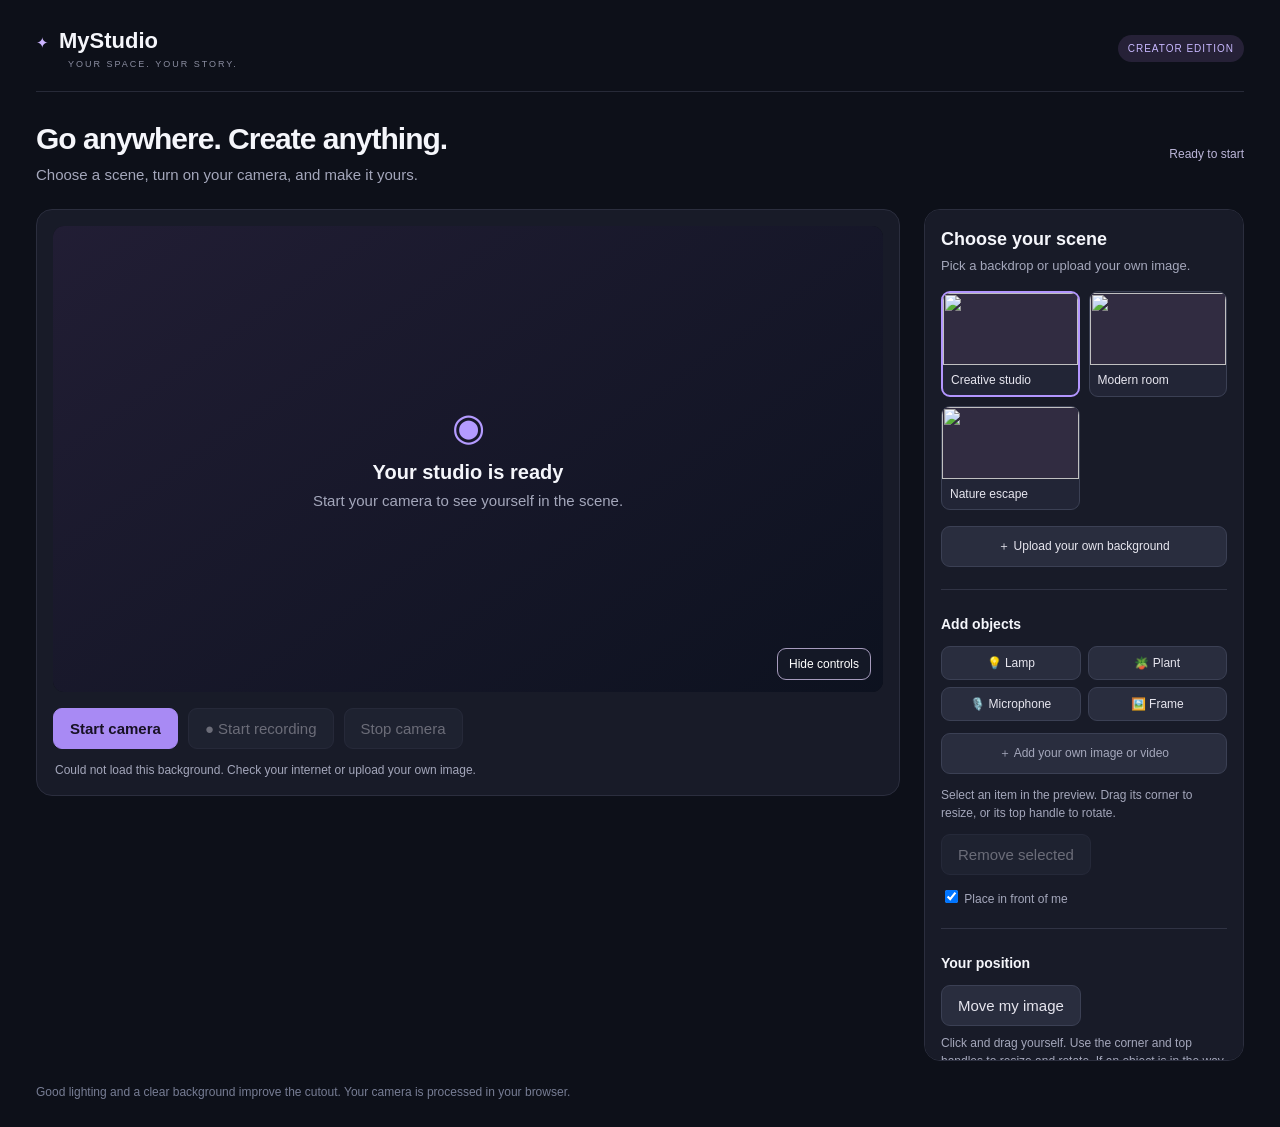
==== mystudio/index.html @ f11b2de1 "Add latest MyStudio browser prototype" ====
<!doctype html><html lang="en"><head><meta charset="utf-8"><meta name="viewport" content="width=device-width,initial-scale=1"><title>MyStudio</title><link rel="stylesheet" href="style.css"></head><body><main><header><div><span class="logo">✦</span><strong>MyStudio</strong><small>YOUR SPACE. YOUR STORY.</small></div><span class="badge">CREATOR EDITION</span></header><section class="intro"><div><h1>Go anywhere. Create anything.</h1><p>Choose a scene, turn on your camera, and make it yours.</p></div><span id="status">Ready to start</span></section><div class="layout"><section class="preview-panel"><div class="preview"><canvas id="canvas" width="1280" height="720"></canvas><canvas id="overlay" width="1280" height="720" aria-label="Drag selected items, the corner to resize, or the top handle to rotate"></canvas><button id="toggleControls" type="button" aria-pressed="false" title="Hide or show editing handles">Hide controls</button><div id="placeholder"><span>◉</span><h2>Your studio is ready</h2><p>Start your camera to see yourself in the scene.</p></div><span class="rec-indicator" id="recIndicator">● REC <span id="timer">00:00</span></span></div><div class="controls"><button id="start" class="primary">Start camera</button><button id="record" disabled>● Start recording</button><button id="stop" disabled>Stop camera</button><a id="download" hidden download>↓ Download video</a></div><p class="hint" id="hint">Allow camera and microphone access when your browser asks.</p></section><aside><h2>Choose your scene</h2><p>Pick a backdrop or upload your own image.</p><div id="scenes" class="scenes"></div><label class="upload">＋ Upload your own background<input id="upload" type="file" accept="image/*" hidden></label><div class="objects"><h3>Add objects</h3><div class="object-buttons"><button data-object="lamp">💡 Lamp</button><button data-object="plant">🪴 Plant</button><button data-object="mic">🎙️ Microphone</button><button data-object="frame">🖼️ Frame</button></div><label class="upload">＋ Add your own image or video<input type="file" id="objectUpload" accept="image/*,video/*" hidden></label><p>Select an item in the preview. Drag its corner to resize, or its top handle to rotate.</p><input id="objectSize" type="hidden" value="140"><input id="objectRotation" type="hidden" value="0"><button id="removeObject" disabled>Remove selected</button><label><input type="checkbox" id="objectFront" checked> Place in front of me</label></div><div class="settings"><h3>Your position</h3><button id="movePerson">Move my image</button><p>Click and drag yourself. Use the corner and top handles to resize and rotate. If an object is in the way, use Move my image.</p><input id="personSize" type="hidden" value="100"><button id="resetPerson">Reset position and size</button><h3>Camera settings</h3><label><input id="mirror" type="checkbox" checked> Mirror my preview</label><label><input id="background" type="checkbox" checked> Remove my background</label><label>Edge softness <input id="softness" type="range" min="0" max="6" value="0"></label><label>Keep more of me <input id="maskExpand" type="range" min="0" max="8" value="0"></label><p>Increase this slightly if your ears or hair disappear. Too much can make the background shimmer.</p></div><div class="live"><h3>Going live?</h3><p>Use OBS Window Capture to show this preview in your livestream. See the guide for details.</p></div></aside></div><footer>Good lighting and a clear background improve the cutout. Your camera is processed in your browser.</footer></main><video id="video" autoplay playsinline muted hidden></video><script src="https://cdn.jsdelivr.net/npm/@mediapipe/selfie_segmentation@0.1/selfie_segmentation.js" crossorigin="anonymous"></script><script src="app.js"></script></body></html>
---- mystudio/style.css ----
*{box-sizing:border-box}body{margin:0;background:#0d1019;color:#f5f6fb;font:15px Inter,Segoe UI,Arial,sans-serif}main{max-width:1500px;margin:auto;padding:28px 36px}header{display:flex;align-items:center;justify-content:space-between;border-bottom:1px solid #272a38;padding-bottom:22px}header strong{font-size:22px}header small{display:block;font-size:9px;color:#8a8da0;letter-spacing:2px;margin:5px 0 0 32px}.logo{display:inline-grid;place-items:center;color:#cbb4ff;margin-right:10px}.badge{font-size:10px;letter-spacing:1px;color:#c8b8ff;background:#262137;padding:8px 10px;border-radius:20px}.intro{display:flex;justify-content:space-between;align-items:center;padding:30px 0 22px}h1{font-size:30px;margin:0 0 8px;letter-spacing:-1px}p{color:#a4a7bb;line-height:1.5;margin:0}.intro #status{font-size:12px;color:#bcb6d9}.layout{display:grid;grid-template-columns:minmax(0,1fr) 320px;gap:24px}.preview-panel,aside{background:#181b28;border:1px solid #2b2e3e;border-radius:16px;padding:16px}.preview{position:relative;background:#0a0d15;aspect-ratio:16/9;border-radius:11px;overflow:hidden}canvas{display:block;width:100%;height:100%;object-fit:contain}#placeholder{position:absolute;inset:0;display:flex;flex-direction:column;justify-content:center;align-items:center;text-align:center;background:linear-gradient(145deg,#252039dd,#0d1220ed)}#placeholder span{font-size:38px;color:#b49bff}#placeholder h2{margin:12px 0 6px;font-size:20px}.rec-indicator{display:none;position:absolute;top:16px;left:16px;background:#b83345;padding:7px 10px;border-radius:6px;font-size:12px}.controls{display:flex;gap:10px;flex-wrap:wrap;margin-top:16px}button,.controls a,.upload{font:inherit;color:#e7e6ef;background:#292d3e;border:1px solid #3b4054;border-radius:9px;padding:11px 16px;cursor:pointer;text-decoration:none}button:hover,.upload:hover{border-color:#a58cf7}.primary{background:#a88af4;color:#171124;border-color:#a88af4;font-weight:700}button:disabled{opacity:.4;cursor:not-allowed}.hint{font-size:12px;margin:12px 2px 0}aside h2{font-size:18px;margin:3px 0 6px}aside>p{font-size:13px}.scenes{display:grid;grid-template-columns:1fr 1fr;gap:9px;margin:16px 0}.scene{padding:0;text-align:left;overflow:hidden;background:#222536}.scene img{width:100%;height:72px;object-fit:cover;display:block;background:#312c41}.scene span{display:block;padding:8px;font-size:12px}.scene.active{border:2px solid #b396ff}.upload{display:block;text-align:center;font-size:12px}.settings,.live{border-top:1px solid #303344;margin-top:22px;padding-top:12px}.settings h3,.live h3{font-size:14px}.settings label{display:block;color:#c9cbda;font-size:13px;margin:12px 0}.settings input[type=range]{width:100%;accent-color:#ad91f8}.live p{font-size:12px}footer{font-size:12px;color:#777d94;margin-top:24px}@media(max-width:850px){main{padding:18px}.layout{grid-template-columns:1fr}.intro{align-items:flex-start;gap:15px}.intro h1{font-size:24px}.scenes{grid-template-columns:repeat(3,1fr)}}

.objects{border-top:1px solid #303344;margin-top:22px;padding-top:12px}.objects h3{font-size:14px}.object-buttons{display:grid;grid-template-columns:1fr 1fr;gap:7px}.object-buttons button{font-size:12px;padding:9px 5px}.objects p,.objects label{display:block;font-size:12px;color:#a4a7bb;margin:12px 0}.objects input[type=range]{width:100%;accent-color:#ad91f8}.preview canvas{touch-action:none;cursor:default}

.settings button.active{background:#a88af4;color:#171124}.settings p{font-size:12px;margin:8px 0}.settings h3:not(:first-child){margin-top:24px}

/* Keep the preview in view while the controls scroll independently. */
@media (min-width: 851px) {
  .layout { align-items: start; }
  .preview-panel { position: sticky; top: 16px; }
  .layout aside { max-height: calc(100vh - 48px); overflow-y: auto; overscroll-behavior: contain; scrollbar-width: thin; scrollbar-color: #77708c #202331; }
}
@media (max-width: 850px) {
  .layout aside { max-height: 55vh; overflow-y: auto; overscroll-behavior: contain; }
}

#overlay{position:absolute;inset:0;width:100%;height:100%;touch-action:none;cursor:default}

#toggleControls{position:absolute;right:12px;bottom:12px;z-index:2;padding:8px 11px;background:#161927d9;border-color:#a69bbd;color:white;font-size:12px}
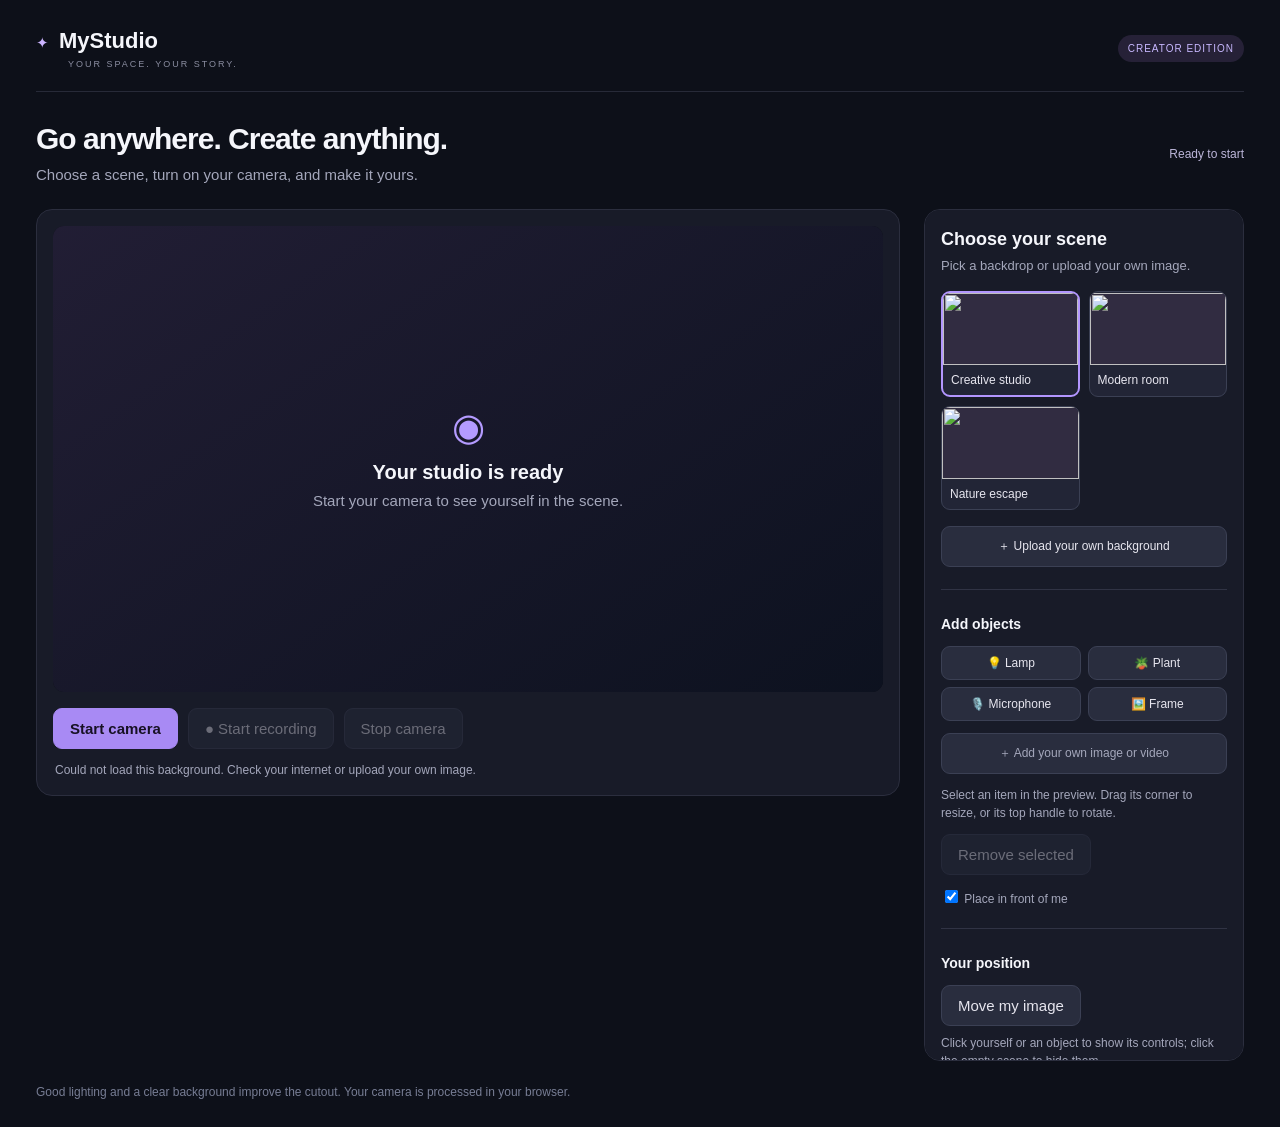
==== commit 561b2186: "Show studio controls by clicking preview" ====
--- a/mystudio/index.html
+++ b/mystudio/index.html
@@ -1 +1 @@
-<!doctype html><html lang="en"><head><meta charset="utf-8"><meta name="viewport" content="width=device-width,initial-scale=1"><title>MyStudio</title><link rel="stylesheet" href="style.css"></head><body><main><header><div><span class="logo">✦</span><strong>MyStudio</strong><small>YOUR SPACE. YOUR STORY.</small></div><span class="badge">CREATOR EDITION</span></header><section class="intro"><div><h1>Go anywhere. Create anything.</h1><p>Choose a scene, turn on your camera, and make it yours.</p></div><span id="status">Ready to start</span></section><div class="layout"><section class="preview-panel"><div class="preview"><canvas id="canvas" width="1280" height="720"></canvas><canvas id="overlay" width="1280" height="720" aria-label="Drag selected items, the corner to resize, or the top handle to rotate"></canvas><button id="toggleControls" type="button" aria-pressed="false" title="Hide or show editing handles">Hide controls</button><div id="placeholder"><span>◉</span><h2>Your studio is ready</h2><p>Start your camera to see yourself in the scene.</p></div><span class="rec-indicator" id="recIndicator">● REC <span id="timer">00:00</span></span></div><div class="controls"><button id="start" class="primary">Start camera</button><button id="record" disabled>● Start recording</button><button id="stop" disabled>Stop camera</button><a id="download" hidden download>↓ Download video</a></div><p class="hint" id="hint">Allow camera and microphone access when your browser asks.</p></section><aside><h2>Choose your scene</h2><p>Pick a backdrop or upload your own image.</p><div id="scenes" class="scenes"></div><label class="upload">＋ Upload your own background<input id="upload" type="file" accept="image/*" hidden></label><div class="objects"><h3>Add objects</h3><div class="object-buttons"><button data-object="lamp">💡 Lamp</button><button data-object="plant">🪴 Plant</button><button data-object="mic">🎙️ Microphone</button><button data-object="frame">🖼️ Frame</button></div><label class="upload">＋ Add your own image or video<input type="file" id="objectUpload" accept="image/*,video/*" hidden></label><p>Select an item in the preview. Drag its corner to resize, or its top handle to rotate.</p><input id="objectSize" type="hidden" value="140"><input id="objectRotation" type="hidden" value="0"><button id="removeObject" disabled>Remove selected</button><label><input type="checkbox" id="objectFront" checked> Place in front of me</label></div><div class="settings"><h3>Your position</h3><button id="movePerson">Move my image</button><p>Click and drag yourself. Use the corner and top handles to resize and rotate. If an object is in the way, use Move my image.</p><input id="personSize" type="hidden" value="100"><button id="resetPerson">Reset position and size</button><h3>Camera settings</h3><label><input id="mirror" type="checkbox" checked> Mirror my preview</label><label><input id="background" type="checkbox" checked> Remove my background</label><label>Edge softness <input id="softness" type="range" min="0" max="6" value="0"></label><label>Keep more of me <input id="maskExpand" type="range" min="0" max="8" value="0"></label><p>Increase this slightly if your ears or hair disappear. Too much can make the background shimmer.</p></div><div class="live"><h3>Going live?</h3><p>Use OBS Window Capture to show this preview in your livestream. See the guide for details.</p></div></aside></div><footer>Good lighting and a clear background improve the cutout. Your camera is processed in your browser.</footer></main><video id="video" autoplay playsinline muted hidden></video><script src="https://cdn.jsdelivr.net/npm/@mediapipe/selfie_segmentation@0.1/selfie_segmentation.js" crossorigin="anonymous"></script><script src="app.js"></script></body></html>
+<!doctype html><html lang="en"><head><meta charset="utf-8"><meta name="viewport" content="width=device-width,initial-scale=1"><title>MyStudio</title><link rel="stylesheet" href="style.css"></head><body><main><header><div><span class="logo">✦</span><strong>MyStudio</strong><small>YOUR SPACE. YOUR STORY.</small></div><span class="badge">CREATOR EDITION</span></header><section class="intro"><div><h1>Go anywhere. Create anything.</h1><p>Choose a scene, turn on your camera, and make it yours.</p></div><span id="status">Ready to start</span></section><div class="layout"><section class="preview-panel"><div class="preview"><canvas id="canvas" width="1280" height="720"></canvas><canvas id="overlay" width="1280" height="720" aria-label="Drag selected items, the corner to resize, or the top handle to rotate"></canvas><div id="placeholder"><span>◉</span><h2>Your studio is ready</h2><p>Start your camera to see yourself in the scene.</p></div><span class="rec-indicator" id="recIndicator">● REC <span id="timer">00:00</span></span></div><div class="controls"><button id="start" class="primary">Start camera</button><button id="record" disabled>● Start recording</button><button id="stop" disabled>Stop camera</button><a id="download" hidden download>↓ Download video</a></div><p class="hint" id="hint">Allow camera and microphone access when your browser asks.</p></section><aside><h2>Choose your scene</h2><p>Pick a backdrop or upload your own image.</p><div id="scenes" class="scenes"></div><label class="upload">＋ Upload your own background<input id="upload" type="file" accept="image/*" hidden></label><div class="objects"><h3>Add objects</h3><div class="object-buttons"><button data-object="lamp">💡 Lamp</button><button data-object="plant">🪴 Plant</button><button data-object="mic">🎙️ Microphone</button><button data-object="frame">🖼️ Frame</button></div><label class="upload">＋ Add your own image or video<input type="file" id="objectUpload" accept="image/*,video/*" hidden></label><p>Select an item in the preview. Drag its corner to resize, or its top handle to rotate.</p><input id="objectSize" type="hidden" value="140"><input id="objectRotation" type="hidden" value="0"><button id="removeObject" disabled>Remove selected</button><label><input type="checkbox" id="objectFront" checked> Place in front of me</label></div><div class="settings"><h3>Your position</h3><button id="movePerson">Move my image</button><p>Click yourself or an object to show its controls; click the empty scene to hide them.</p><input id="personSize" type="hidden" value="100"><button id="resetPerson">Reset position and size</button><h3>Camera settings</h3><label><input id="mirror" type="checkbox" checked> Mirror my preview</label><label><input id="background" type="checkbox" checked> Remove my background</label><label>Edge softness <input id="softness" type="range" min="0" max="6" value="0"></label><label>Keep more of me <input id="maskExpand" type="range" min="0" max="8" value="0"></label><p>Increase this slightly if your ears or hair disappear. Too much can make the background shimmer.</p></div><div class="live"><h3>Going live?</h3><p>Use OBS Window Capture to show this preview in your livestream. See the guide for details.</p></div></aside></div><footer>Good lighting and a clear background improve the cutout. Your camera is processed in your browser.</footer></main><video id="video" autoplay playsinline muted hidden></video><script src="https://cdn.jsdelivr.net/npm/@mediapipe/selfie_segmentation@0.1/selfie_segmentation.js" crossorigin="anonymous"></script><script src="app.js"></script></body></html>
